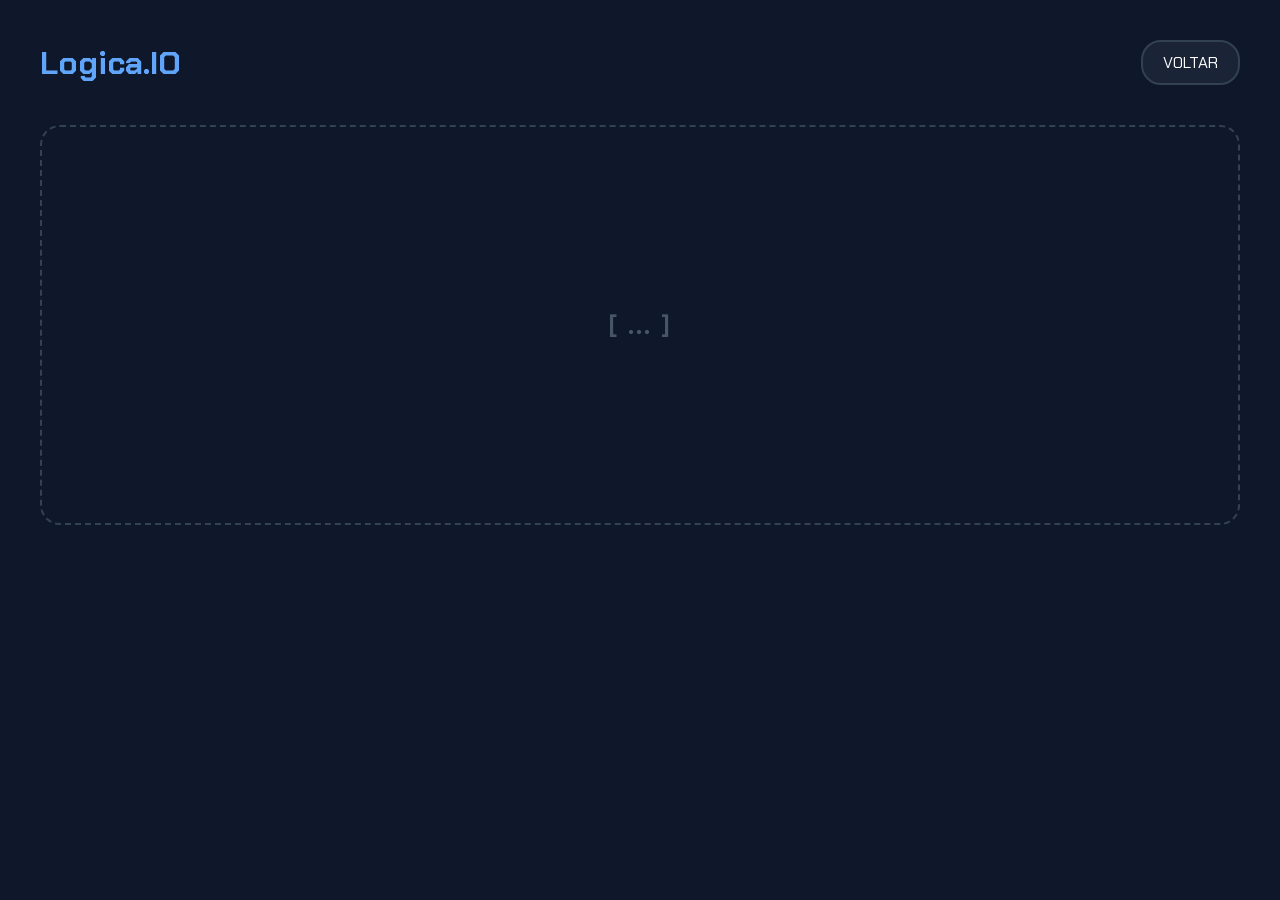
==== aprenderio/ovas/logica01/index.html @ 1f6a0251 "alteração das classes css" ====
<!DOCTYPE html>
<html lang="pt-BR">
<head>
    <meta charset="UTF-8">
    <title>LOGICA.IO</title>
    <link href="https://fonts.googleapis.com/css2?family=Chakra+Petch:wght@400;700&family=Russo+One&display=swap" rel="stylesheet">
    
    <link rel="stylesheet" href="../../css/style.css">
</head>
<body style="padding: 40px;">
    <header class="lg-header">
        <h1 class="lg-h1">Logica.IO</h1>
        
        <a href="../../../index.html" class="card lg-a">VOLTAR</a>
    </header>

    <main class="card-placeholder lg-main">
        [ ... ]
    </main>
</body>
</html>
---- aprenderio/css/style.css ----
:root {
    --bg-dark: #0f172a;
    --card-bg: rgba(30, 41, 59, 0.8);
    --accent-blue: #60a5fa;
    --accent-pink: #f472b6;
    --text-main: #f1f5f9;
}

* {
    margin: 0;
    padding: 0;
    box-sizing: border-box;
}

body {
    background-color: var(--bg-dark);
    color: var(--text-main);
    font-family: 'Chakra Petch', sans-serif;
    overflow: hidden; /* Impede scroll na tela inicial */
}

#canvas-container {
    position: fixed;
    top: 0;
    left: 0;
    z-index: -1;
}

.main-container {
    display: flex;
    flex-direction: column;
    align-items: center;
    justify-content: center;
    min-height: 100vh;
    padding: 20px;
}

.title-gradient {
    font-family: 'Russo One', sans-serif;
    font-size: clamp(3rem, 8vw, 6rem);
    background: linear-gradient(to right, #60a5fa, #a855f7, #f472b6);
    -webkit-background-clip: text;
    background-clip: text;
    color: transparent;
    letter-spacing: -2px;
}

.subtitle {
    letter-spacing: 5px;
    color: #94a3b8;
    margin-bottom: 50px;
    font-weight: bold;
}

.grid-cards {
    display: grid;
    grid-template-columns: repeat(auto-fit, minmax(300px, 1fr));
    gap: 30px;
    width: 100%;
    max-width: 900px;
}

.card {
    position: relative;
    height: 180px;
    background: var(--card-bg);
    border-radius: 20px;
    border: 2px solid #334155;
    overflow: hidden;
    cursor: pointer;
    transition: all 0.3s ease;
    backdrop-filter: blur(10px);
}

.card:hover {
    transform: translateY(-5px) scale(1.02);
    border-color: var(--accent-blue);
    box-shadow: 0 10px 30px rgba(96, 165, 250, 0.2);
}

.card-image {
    position: absolute;
    width: 100%;
    height: 100%;
    opacity: 0.4;
    transition: 0.5s;
    background-size: cover;
    background-position: center;
}

.logic-bg { background-image: url('../imgs/img-lg.jpg'); }
.gv-bg { background-image: url('../imgs/img-gv.jpg'); }

.card:hover .card-image { opacity: 0.2; transform: scale(1.1); }

.card-content {
    position: relative;
    padding: 25px;
    height: 100%;
    display: flex;
    flex-direction: column;
    justify-content: space-between;
}

.icon-box {
    align-self: flex-end;
    background: rgba(15, 23, 42, 0.6);
    padding: 10px;
    border-radius: 10px;
    font-size: 1.5rem;
}

.card-text h3 {
    font-family: 'Russo One', sans-serif;
    font-size: 1.5rem;
    margin-bottom: 5px;
}

.card-text p { color: #94a3b8; font-size: 0.9rem; }

.card-placeholder {
    grid-column: 1 / -1;
    border: 2px dashed #334155;
    border-radius: 20px;
    padding: 20px;
    text-align: center;
    color: #475569;
    font-weight: bold;
    letter-spacing: 2px;
}

.lg-header {
    display: flex;
    justify-content: space-between;
    align-items: center;
    margin-bottom: 40px;
}

.lg-h1 {
    font-family: 'Russo_One' sans-serif;
    color: var(--accent-blue);
}

.lg-a {
    height: auto;
    padding: 10px 20px;
    text-decoration: none;
    color: white;
}

.lg-main {
    height: 400px;
    display: flex;
    align-items: center;
    justify-content: center;
    font-size: 1.5rem;
}
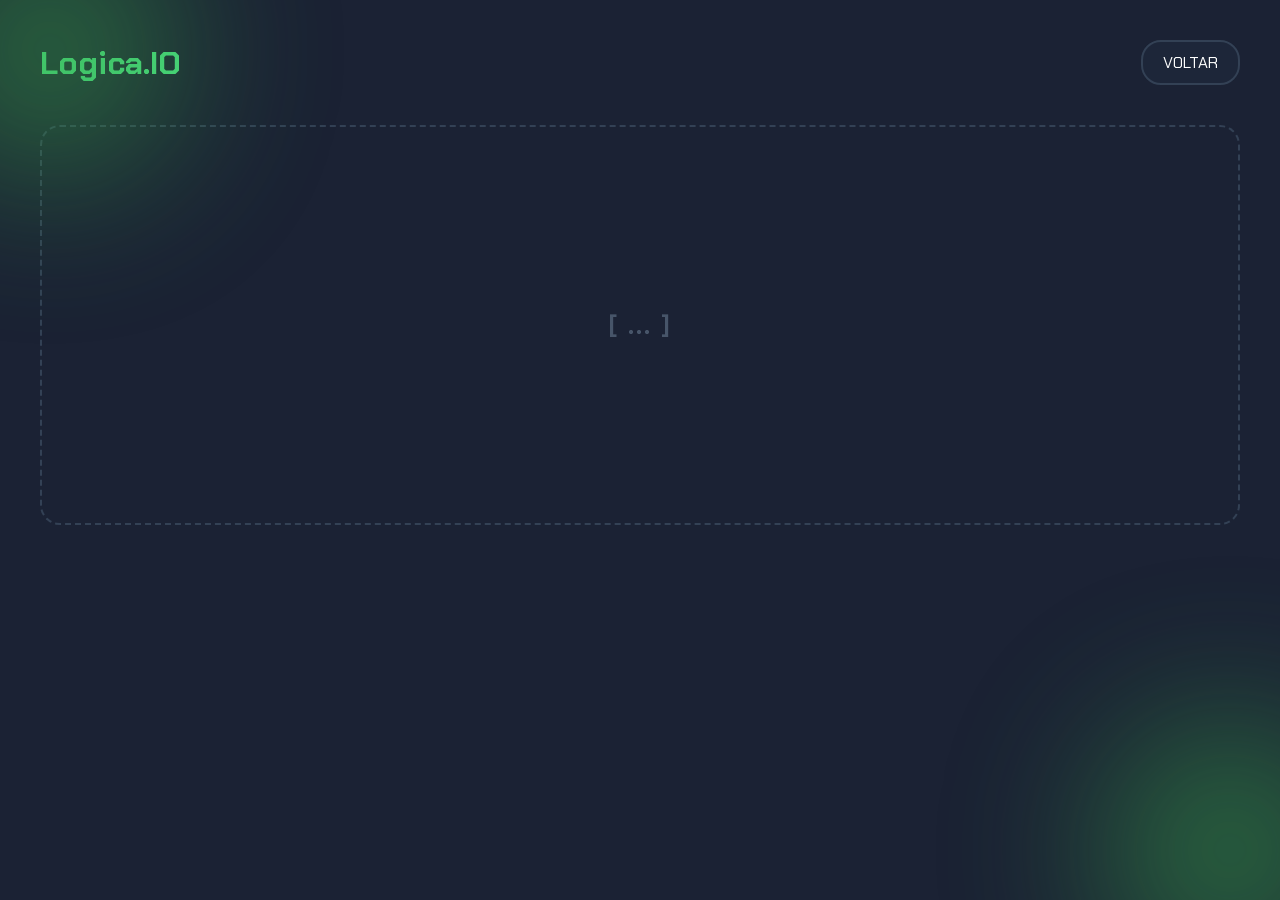
==== commit bc38e05b: "Adicionando logo IFG" ====
--- a/aprenderio/ovas/logica01/index.html
+++ b/aprenderio/ovas/logica01/index.html
@@ -8,14 +8,15 @@
     <link rel="stylesheet" href="../../css/style.css">
 </head>
 <body style="padding: 40px;">
+    
     <header class="lg-header">
         <h1 class="lg-h1">Logica.IO</h1>
         
         <a href="../../../index.html" class="card lg-a">VOLTAR</a>
     </header>
 
-    <main class="card-placeholder lg-main">
+    <div class="card-placeholder lg-main" id="lg-placeholder">
         [ ... ]
-    </main>
+    </div>
 </body>
 </html>
--- a/aprenderio/css/style.css
+++ b/aprenderio/css/style.css
@@ -4,6 +4,11 @@
     --accent-blue: #60a5fa;
     --accent-pink: #f472b6;
     --text-main: #f1f5f9;
+
+    --verde-claro: #4ADE80;
+    --verde-if: #36a048;
+    --esmeralda: #10B981;
+
 }
 
 * {
@@ -12,11 +17,37 @@
     box-sizing: border-box;
 }
 
+body::before,
+body::after {
+  content: "";
+  position: fixed;
+  width: 300px;
+  height: 300px;
+  border-radius: 50%;
+  filter: blur(80px);
+  z-index: 0; /* Fica atrás do conteúdo, mas acima do canvas */
+  opacity: 0.8;
+}
+
+/* canto superior esquerdo */
+body::before {
+  top: -100px;
+  left: -100px;
+  background: radial-gradient(circle, var(--verde-if), transparent);
+}
+
+/* canto inferior direito */
+body::after {
+  bottom: -100px;
+  right: -100px;
+  background: radial-gradient(circle, var(--verde-if), transparent);
+}
+
 body {
-    background-color: var(--bg-dark);
+    background-color: rgba(15, 23, 42, 0.95); /* semi-transparente para permitir iluminação */
     color: var(--text-main);
     font-family: 'Chakra Petch', sans-serif;
-    overflow: hidden; /* Impede scroll na tela inicial */
+    /* overflow: hidden; */  /* impede o scroll */
 }
 
 #canvas-container {
@@ -26,6 +57,48 @@
     z-index: -1;
 }
 
+/* .logo-section {
+
+} */
+
+.img-logo {
+  position: absolute;
+  top: 1.5rem;  /* top-6 (24px) */
+  left: 1.5rem; /* left-6 (24px) */
+  width: 5rem;  /* w-20 (80px) */
+  z-index: 50;                
+  object-fit: contain;        
+  
+  transition: transform 0.15s ease-in-out; 
+}
+
+.img-logo:hover {
+  transform: scale(1.05);
+}
+
+/* mínimo */
+@media (min-width: 768px) {
+  .img-logo {
+    top: 2rem;      /* md:top-8 (32px) */
+    left: 2rem;     /* md:left-8 (32px) */
+    width: 7rem;    /* md:w-28 (112px) */
+  }
+}
+
+/* máximo */
+@media (max-width: 767px) {
+  .img-logo {
+    top: 0.5rem;
+    left: 0.5rem;
+    width: 4rem;
+  }
+
+  body {
+    padding-top: 6rem;
+  }
+}
+
+
 .main-container {
     display: flex;
     flex-direction: column;
@@ -38,7 +111,7 @@
 .title-gradient {
     font-family: 'Russo One', sans-serif;
     font-size: clamp(3rem, 8vw, 6rem);
-    background: linear-gradient(to right, #60a5fa, #a855f7, #f472b6);
+    background: linear-gradient(to right, #4ADE80, #36a048, #10B981);
     -webkit-background-clip: text;
     background-clip: text;
     color: transparent;
@@ -74,8 +147,9 @@
 
 .card:hover {
     transform: translateY(-5px) scale(1.02);
-    border-color: var(--accent-blue);
-    box-shadow: 0 10px 30px rgba(96, 165, 250, 0.2);
+    border-color: var(--verde-claro);
+    box-shadow: 0 10px 30px #2F9E41;
+    color: var(--verde-claro);
 }
 
 .card-image {
@@ -138,7 +212,7 @@
 
 .lg-h1 {
     font-family: 'Russo_One' sans-serif;
-    color: var(--accent-blue);
+    color: var(--verde-claro);
 }
 
 .lg-a {
@@ -154,4 +228,4 @@
     align-items: center;
     justify-content: center;
     font-size: 1.5rem;
-}+}
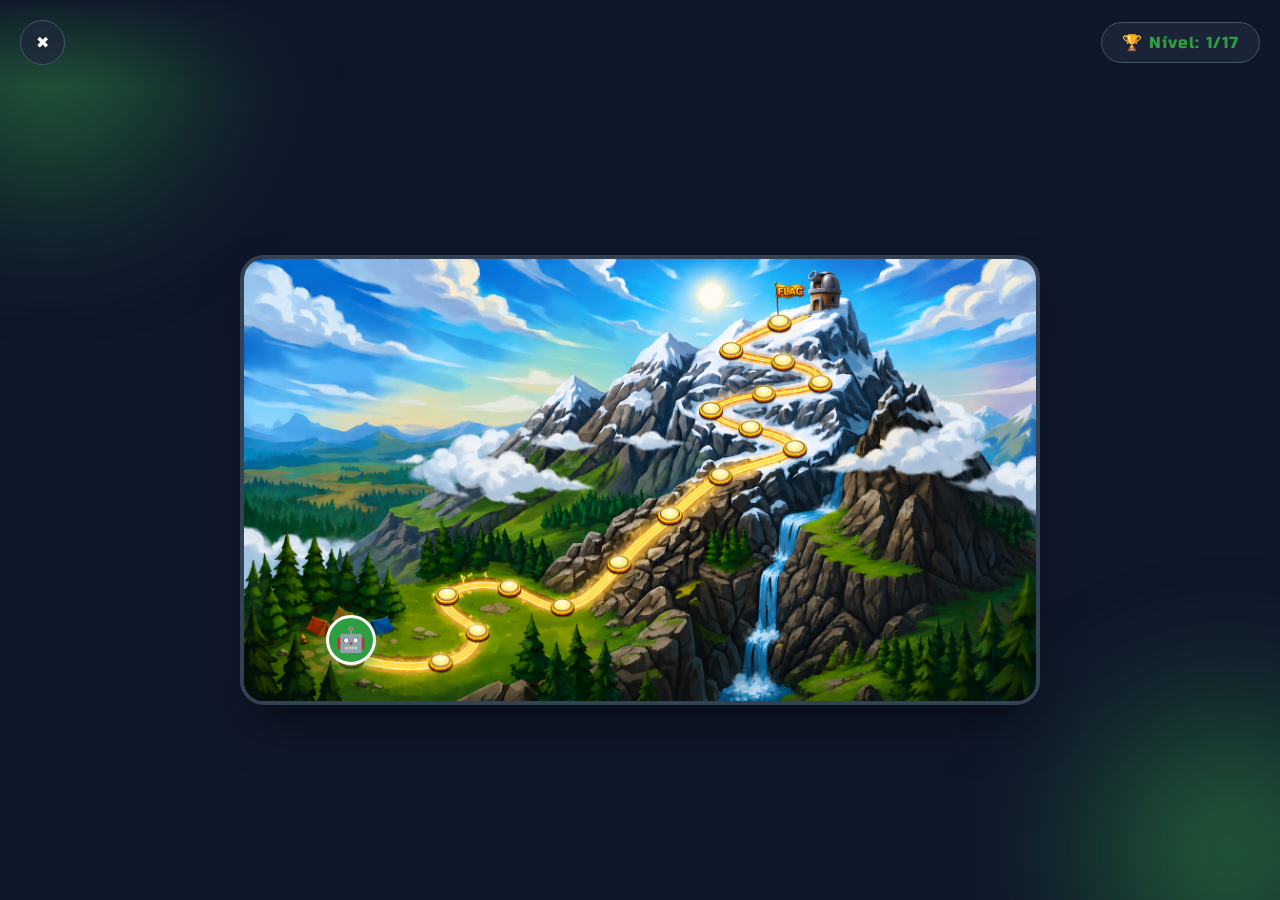
==== commit e1dc47b4: "Adicionando mini-game Adicionando o mini-game no módulo de lógica" ====
--- a/aprenderio/ovas/logica01/index.html
+++ b/aprenderio/ovas/logica01/index.html
@@ -2,21 +2,46 @@
 <html lang="pt-BR">
 <head>
     <meta charset="UTF-8">
-    <title>LOGICA.IO</title>
-    <link href="https://fonts.googleapis.com/css2?family=Chakra+Petch:wght@400;700&family=Russo+One&display=swap" rel="stylesheet">
-    
+    <meta name="viewport" content="width=device-width, initial-scale=1.0">
+    <title>Logic Quest - Mapa</title>
+    <link href="https://fonts.googleapis.com/css2?family=Chakra+Petch:wght@400;500;700&family=Russo+One&display=swap" rel="stylesheet">
     <link rel="stylesheet" href="../../css/style.css">
 </head>
-<body style="padding: 40px;">
+<body class="logic-body">
     
-    <header class="lg-header">
-        <h1 class="lg-h1">Logica.IO</h1>
-        
-        <a href="../../../index.html" class="card lg-a">VOLTAR</a>
+    <header class="logic-header">
+        <a href="../../../index.html" class="btn-icon">✖</a>
+        <div class="level-badge">🏆 Nível: <span id="level-text">1/16</span></div>
     </header>
 
-    <div class="card-placeholder lg-main" id="lg-placeholder">
-        [ ... ]
+    <main class="map-area">
+        <div class="map-container">
+            <img src="../../imgs/fundo_logic.io.png" alt="Mapa de Lógica" class="map-image">
+            
+            <div id="robot-marker" class="robot-marker">
+                <div class="robot-icon" id="robot-btn" title="Clique para o desafio!">
+                    🤖
+                    <div class="robot-ping"></div>
+                </div>
+            </div>
+        </div>
+    </main>
+
+    <div id="quiz-overlay" class="quiz-overlay" style="display: none;">
+        <div class="quiz-modal">
+            <div class="modal-glow"></div>
+            <div class="quiz-header">
+                <div class="quiz-title">
+                    <span class="icon-code">💻</span>
+                    <h3>DESAFIO</h3>
+                </div>
+                <button id="close-quiz" class="btn-close-modal">✖</button>
+            </div>
+            <p id="question-text" class="question-text"></p>
+            <div id="options-container" class="options-container"></div>
+        </div>
     </div>
+
+    <script src="../../js/logic.js"></script>
 </body>
 </html>
--- a/aprenderio/css/style.css
+++ b/aprenderio/css/style.css
@@ -25,7 +25,6 @@
   height: 300px;
   border-radius: 50%;
   filter: blur(80px);
-  z-index: 0; /* Fica atrás do conteúdo, mas acima do canvas */
   opacity: 0.8;
 }
 
@@ -34,6 +33,7 @@
   top: -100px;
   left: -100px;
   background: radial-gradient(circle, var(--verde-if), transparent);
+  z-index: 0;
 }
 
 /* canto inferior direito */
@@ -41,6 +41,7 @@
   bottom: -100px;
   right: -100px;
   background: radial-gradient(circle, var(--verde-if), transparent);
+  z-index: -1; /* fica atrás dos cards */
 }
 
 body {
@@ -229,3 +230,267 @@
     justify-content: center;
     font-size: 1.5rem;
 }
+
+/* =========================================
+   ESTILOS DA FASE DE LÓGICA (MAPA E QUIZ)
+   ========================================= */
+
+:root {
+    --ifg-green: #2F9E41;
+}
+
+.logic-body {
+    background-color: #0f172a;
+    display: flex;
+    flex-direction: column;
+    height: 100vh;
+    overflow: hidden;
+}
+
+/* Header Flutuante */
+.logic-header {
+    position: absolute;
+    top: 0; left: 0; right: 0;
+    z-index: 30;
+    padding: 20px;
+    display: flex;
+    justify-content: space-between;
+    align-items: center;
+    background: linear-gradient(to bottom, rgba(15, 23, 42, 0.9), transparent);
+    pointer-events: none; /* Para não bloquear cliques no mapa atrás dele */
+}
+
+.btn-icon, .level-badge { pointer-events: auto; }
+
+.btn-icon {
+    background: rgba(30, 41, 59, 0.8);
+    color: white;
+    width: 45px; height: 45px;
+    border-radius: 50%;
+    display: flex; justify-content: center; align-items: center;
+    text-decoration: none;
+    border: 1px solid #475569;
+    backdrop-filter: blur(5px);
+    transition: 0.3s;
+}
+
+.btn-icon:hover { background: rgba(51, 65, 85, 0.9); transform: scale(1.1); }
+
+.level-badge {
+    background: rgba(30, 41, 59, 0.8);
+    border: 1px solid #475569;
+    padding: 10px 20px;
+    border-radius: 50px;
+    font-family: 'Russo One', sans-serif;
+    color: var(--ifg-green);
+    backdrop-filter: blur(5px);
+    letter-spacing: 1px;
+}
+
+/* Área do Mapa */
+.map-area {
+    flex: 1;
+    display: flex;
+    align-items: center;
+    justify-content: center;
+    padding: 80px 20px 20px;
+    overflow: hidden;
+}
+
+.map-container {
+    position: relative;
+    width: auto;
+    height: auto;
+    max-width: 100%;
+    max-height: 100%;
+    aspect-ratio: 16/9;
+    min-width: 800px;
+    background-color: black;
+    border-radius: 1.5rem;
+    border: 4px solid #334155;
+    box-shadow: 0 25px 50px -12px rgba(0, 0, 0, 0.5);
+    overflow: hidden;
+}
+
+.map-image {
+    position: absolute;
+    top: 0; left: 0;
+    width: 100%; height: 100%;
+    object-fit: fill;
+    pointer-events: none;
+}
+
+/* O Robô */
+.robot-marker {
+    position: absolute;
+    transform: translate(-50%, -50%);
+    display: flex;
+    flex-direction: column;
+    align-items: center;
+    transition: all 0.8s cubic-bezier(0.34, 1.56, 0.64, 1);
+    z-index: 20;
+}
+
+.robot-icon {
+    width: 50px; height: 50px;
+    background-color: var(--ifg-green);
+    border-radius: 50%;
+    border: 3px solid white;
+    display: flex; justify-content: center; align-items: center;
+    font-size: 1.5rem;
+    position: relative;
+    box-shadow: 0 5px 15px rgba(47, 158, 65, 0.6);
+    cursor: pointer;
+    transition: transform 0.2s;
+}
+
+.robot-icon:hover {
+    transform: scale(1.1);
+}
+
+/* =========================================
+   MODAL DE QUIZ
+   ========================================= */
+
+.quiz-overlay {
+    position: fixed;
+    top: 0; left: 0; width: 100%; height: 100%;
+    background: rgba(15, 23, 42, 0.8);
+    backdrop-filter: blur(5px);
+    z-index: 100;
+    display: flex; justify-content: center; align-items: center;
+    padding: 20px;
+    overflow: scroll;
+    overflow-x: hidden;
+}
+
+.quiz-modal {
+    background-color: #1e293b;
+    border: 3px solid #475569;
+    padding: 40px;
+    border-radius: 1.5rem;
+    width: 100%; max-width: 600px;
+    position: relative;
+    overflow: hidden;
+    box-shadow: 0 0 40px rgba(0,0,0,0.5);
+    animation: modalPop 0.3s ease-out forwards;
+}
+
+@keyframes modalPop {
+    from { transform: scale(0.9) translateY(20px); opacity: 0; }
+    to { transform: scale(1) translateY(0); opacity: 1; }
+}
+
+.modal-glow {
+    position: absolute;
+    top: -50px; right: -50px;
+    width: 150px; height: 150px;
+    background-color: rgba(47, 158, 65, 0.2);
+    border-radius: 50%;
+    filter: blur(40px);
+}
+
+.quiz-header {
+    display: flex; justify-content: space-between; align-items: center;
+    margin-bottom: 30px;
+    position: relative; z-index: 10;
+}
+
+.quiz-title {
+    display: flex; align-items: center; gap: 15px;
+}
+
+.icon-code {
+    background: rgba(47, 158, 65, 0.2);
+    padding: 10px; border-radius: 10px;
+}
+
+.quiz-title h3 {
+    font-family: 'Russo One', sans-serif;
+    color: white; font-size: 1.5rem; letter-spacing: 1px;
+}
+
+.btn-close-modal {
+    background: rgba(51, 65, 85, 0.5);
+    color: #94a3b8; border: none;
+    width: 35px; height: 35px; border-radius: 50%;
+    cursor: pointer; transition: 0.2s;
+}
+
+.btn-close-modal:hover { background: #334155; color: white; }
+
+.question-text {
+    font-size: 1.2rem; color: #f1f5f9;
+    margin-bottom: 30px; line-height: 1.6;
+    position: relative; z-index: 10;
+}
+
+.options-container {
+    display: flex; flex-direction: column; gap: 15px;
+    position: relative; z-index: 10;
+}
+
+.quiz-option-btn {
+    background: rgba(51, 65, 85, 0.6);
+    border: 2px solid #475569;
+    padding: 15px; border-radius: 1rem;
+    color: #e2e8f0; font-family: 'Chakra Petch', sans-serif;
+    font-size: 1rem; text-align: left;
+    cursor: pointer; transition: all 0.3s ease;
+}
+
+.quiz-option-btn:hover {
+    background: #475569; border-color: #64748b;
+}
+
+.option-content {
+    display: flex; align-items: center; gap: 15px;
+}
+
+.option-letter {
+    background: #1e293b; color: #94a3b8;
+    width: 35px; height: 35px; border-radius: 50%;
+    display: flex; justify-content: center; align-items: center;
+    font-weight: bold; border: 1px solid #475569;
+    transition: 0.3s; flex-shrink: 0;
+}
+
+.quiz-option-btn:hover .option-letter {
+    background: #334155; color: white;
+}
+
+/* Status das Respostas (Adicionados via JS) */
+.quiz-option-btn.correct {
+    background: rgba(47, 158, 65, 0.2);
+    border-color: var(--ifg-green); color: white;
+    box-shadow: 0 0 15px rgba(47, 158, 65, 0.4);
+}
+
+.quiz-option-btn.correct .option-letter {
+    background: var(--ifg-green); color: white; border-color: var(--ifg-green);
+}
+
+.quiz-option-btn.wrong {
+    background: rgba(239, 68, 68, 0.2);
+    border-color: #ef4444; color: white;
+    box-shadow: 0 0 15px rgba(239, 68, 68, 0.4);
+}
+
+.quiz-option-btn.wrong .option-letter {
+    background: #ef4444; color: white; border-color: #ef4444;
+}
+
+.map-image {
+    position: absolute;
+    top: 0; left: 0;
+    width: 100%; height: 100%;
+    object-fit: fill; /* Garante que preencha os 16:9 do mapa */
+    pointer-events: none;
+}
+
+.robot-marker {
+    position: absolute;
+    transform: translate(-50%, -80%);
+    transition: all 0.8s cubic-bezier(0.34, 1.56, 0.64, 1);
+    z-index: 10;
+}
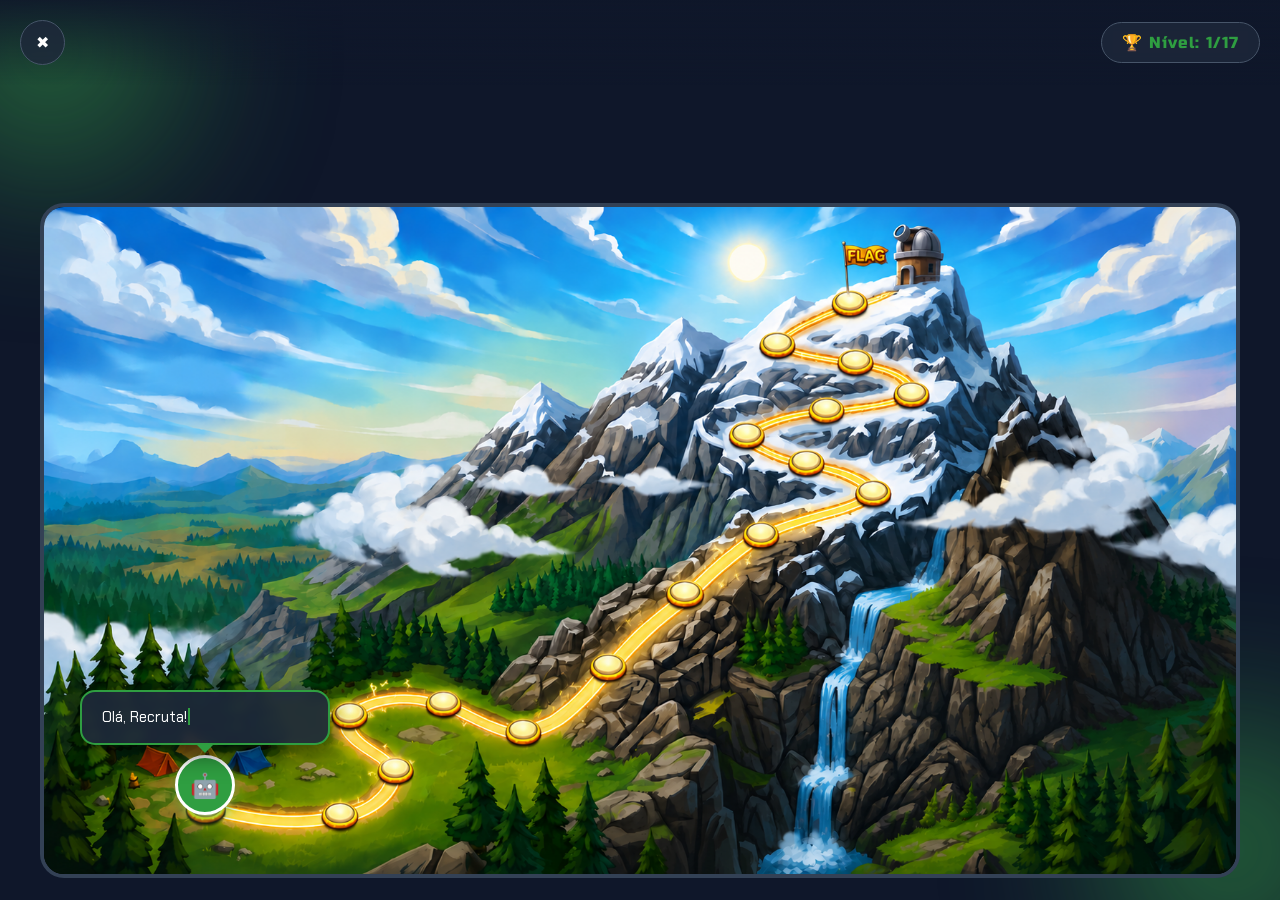
==== commit efb2005b: "Interação do robo" ====
--- a/aprenderio/ovas/logica01/index.html
+++ b/aprenderio/ovas/logica01/index.html
@@ -19,6 +19,11 @@
             <img src="../../imgs/fundo_logic.io.png" alt="Mapa de Lógica" class="map-image">
             
             <div id="robot-marker" class="robot-marker">
+                <div id="robot-speech" class="speech-bubble" style="opacity: 0;">
+                    <p id="speech-text"></p>
+                    <div class="bubble-arrow"></div>
+                </div>
+
                 <div class="robot-icon" id="robot-btn" title="Clique para o desafio!">
                     🤖
                     <div class="robot-ping"></div>
--- a/aprenderio/css/style.css
+++ b/aprenderio/css/style.css
@@ -291,33 +291,36 @@
 .map-area {
     flex: 1;
     display: flex;
-    align-items: center;
+    align-items: center; 
     justify-content: center;
-    padding: 80px 20px 20px;
-    overflow: hidden;
+    padding: 20px; /* Reduzi o padding para ganhar espaço */
+    padding-top: 140px;
+    margin-top: 60px; /* Espaço para o header fixo */
+    overflow: auto;
+    width: 100vw;
+    height: calc(100vh - 80px); /* Ocupa a altura total menos o header */
 }
 
 .map-container {
     position: relative;
-    width: auto;
-    height: auto;
-    max-width: 100%;
-    max-height: 100%;
-    aspect-ratio: 16/9;
-    min-width: 800px;
-    background-color: black;
+    width: 95vw; /* Ocupa 95% da largura da tela */
+    max-width: 1200px; 
+    
+    /* O SEGREDO: Mantém a proporção matemática */
+    aspect-ratio: 16 / 9; 
+    
+    margin: 0 auto;
+    background-color: #000;
+    overflow: auto;
+    border: 4px solid #334155;
     border-radius: 1.5rem;
-    border: 4px solid #334155;
-    box-shadow: 0 25px 50px -12px rgba(0, 0, 0, 0.5);
-    overflow: hidden;
 }
 
 .map-image {
-    position: absolute;
-    top: 0; left: 0;
-    width: 100%; height: 100%;
-    object-fit: fill;
-    pointer-events: none;
+    width: 100%;
+    height: 100%;
+    /* 'contain' garante que a imagem inteira apareça sem cortes e sem esticar */
+    object-fit: contain; 
 }
 
 /* O Robô */
@@ -332,20 +335,82 @@
 }
 
 .robot-icon {
-    width: 50px; height: 50px;
+    width: clamp(40px, 5vw, 60px); /* Tamanho responsivo */
+    height: clamp(40px, 5vw, 60px);
     background-color: var(--ifg-green);
     border-radius: 50%;
     border: 3px solid white;
     display: flex; justify-content: center; align-items: center;
     font-size: 1.5rem;
-    position: relative;
+    cursor: pointer;
     box-shadow: 0 5px 15px rgba(47, 158, 65, 0.6);
-    cursor: pointer;
-    transition: transform 0.2s;
 }
 
 .robot-icon:hover {
     transform: scale(1.1);
+}
+
+/* =========================================
+   ANIMAÇÃO DE FALA DO ROBÔ (INTRO)
+   ========================================= */
+
+.speech-bubble {
+    position: absolute;
+    bottom: 70px; /* Fica acima do robô */
+    left: 50%;
+    transform: translateX(-50%) scale(0); /* Centraliza e inicia invisível/pequeno */
+    background: rgba(30, 41, 59, 0.9); /* Fundo escuro semi-transparente */
+    border: 2px solid var(--ifg-green);
+    color: white;
+    padding: 15px 20px;
+    border-radius: 15px;
+    width: 250px;
+    box-shadow: 0 10px 25px rgba(0,0,0,0.5);
+    z-index: 30;
+    backdrop-filter: blur(5px);
+    
+    /* Prepara as transições de opacidade e transformação */
+    transition: opacity 0.5s ease, transform 0.5s cubic-bezier(0.175, 0.885, 0.32, 1.275);
+    pointer-events: none; /* Não bloqueia cliques atrás dele */
+}
+
+/* Classe CSS que o JS vai adicionar para fazer o balão aparecer */
+.speech-bubble.show {
+    opacity: 1 !important;
+    transform: translateX(-50%) scale(1); /* Volta ao tamanho normal */
+}
+
+/* Texto dentro do balão */
+#speech-text {
+    font-family: 'Chakra Petch', sans-serif;
+    font-size: 0.95rem;
+    line-height: 1.4;
+    margin: 0;
+}
+
+/* O cursor piscante do efeito de digitação */
+.typed-cursor {
+    opacity: 1;
+    animation: blink 0.7s infinite;
+    color: var(--ifg-green);
+    font-weight: bold;
+}
+
+@keyframes blink {
+    0%, 100% { opacity: 1; }
+    50% { opacity: 0; }
+}
+
+/* Setinha do balão apontando para baixo */
+.bubble-arrow {
+    position: absolute;
+    bottom: -10px;
+    left: 50%;
+    transform: translateX(-50%);
+    width: 0; height: 0;
+    border-left: 10px solid transparent;
+    border-right: 10px solid transparent;
+    border-top: 10px solid var(--ifg-green);
 }
 
 /* =========================================
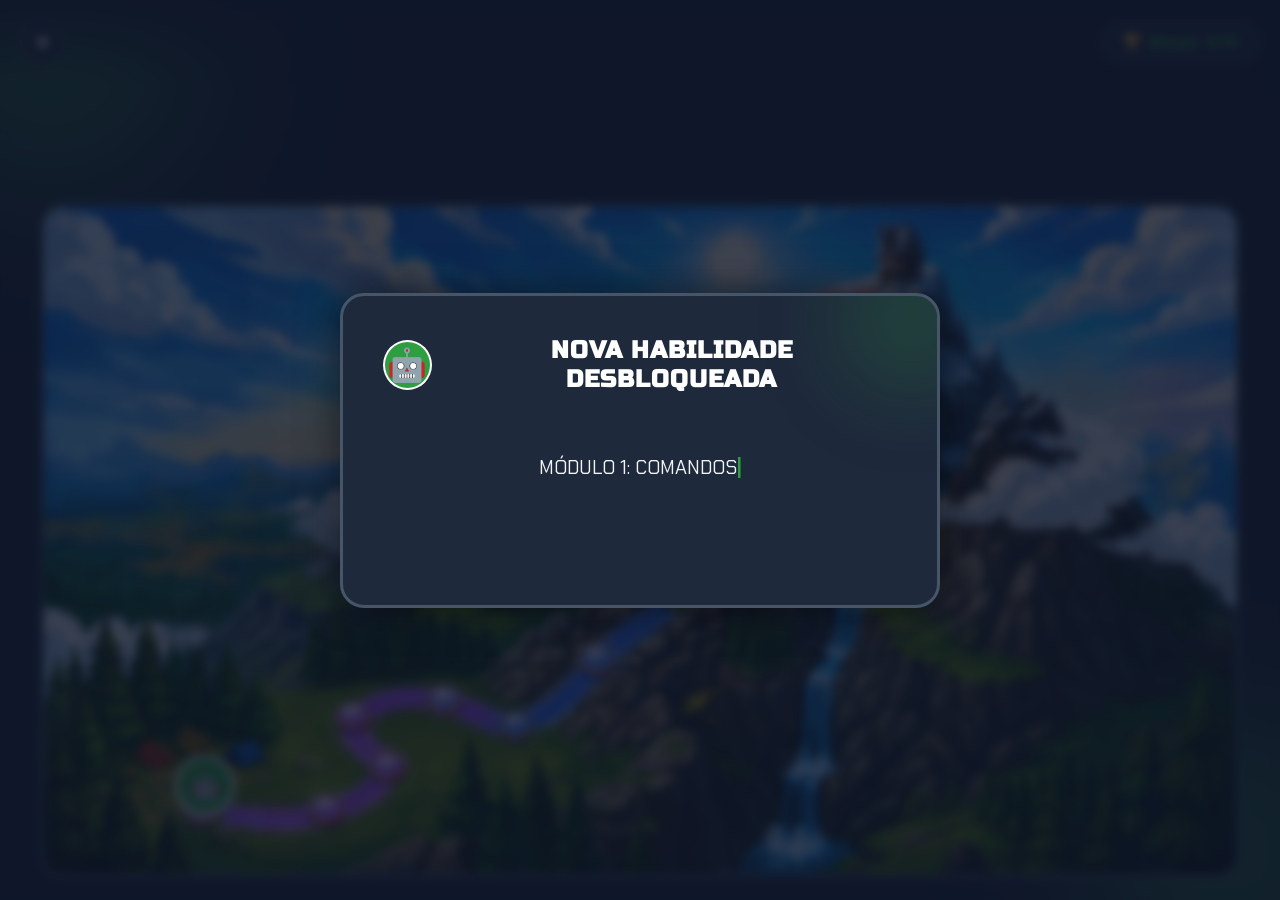
==== commit 59dd7ee0: "Update" ====
--- a/aprenderio/ovas/logica01/index.html
+++ b/aprenderio/ovas/logica01/index.html
@@ -1,14 +1,17 @@
 <!DOCTYPE html>
 <html lang="pt-BR">
+
 <head>
     <meta charset="UTF-8">
     <meta name="viewport" content="width=device-width, initial-scale=1.0">
     <title>Logic Quest - Mapa</title>
-    <link href="https://fonts.googleapis.com/css2?family=Chakra+Petch:wght@400;500;700&family=Russo+One&display=swap" rel="stylesheet">
+    <link href="https://fonts.googleapis.com/css2?family=Chakra+Petch:wght@400;500;700&family=Russo+One&display=swap"
+        rel="stylesheet">
     <link rel="stylesheet" href="../../css/style.css">
 </head>
+
 <body class="logic-body">
-    
+
     <header class="logic-header">
         <a href="../../../index.html" class="btn-icon">✖</a>
         <div class="level-badge">🏆 Nível: <span id="level-text">1/16</span></div>
@@ -16,8 +19,8 @@
 
     <main class="map-area">
         <div class="map-container">
-            <img src="../../imgs/fundo_logic.io.png" alt="Mapa de Lógica" class="map-image">
-            
+            <img src="../../imgs/fundo3.png" alt="Mapa de Lógica" class="map-image">
+
             <div id="robot-marker" class="robot-marker">
                 <div id="robot-speech" class="speech-bubble" style="opacity: 0;">
                     <p id="speech-text"></p>
@@ -31,6 +34,30 @@
             </div>
         </div>
     </main>
+
+    <div id="intro-overlay" class="quiz-overlay">
+        <div class="quiz-modal intro-modal">
+            <div class="modal-glow"></div>
+
+            <div class="quiz-header">
+                <div class="quiz-title">
+                    <div class="robot-icon-mini">🤖</div>
+                    <h3>SISTEMA INICIALIZADO</h3>
+                </div>
+            </div>
+
+            <div class="intro-content">
+                <p id="intro-text" class="question-text"></p>
+            </div>
+
+            <div class="intro-footer">
+                <button id="btn-start-game" class="btn-desafio"
+                    style="width: 100%; opacity: 0; transition: opacity 0.5s;">
+                    ESTOU PRONTO!
+                </button>
+            </div>
+        </div>
+    </div>
 
     <div id="quiz-overlay" class="quiz-overlay" style="display: none;">
         <div class="quiz-modal">
@@ -47,6 +74,8 @@
         </div>
     </div>
 
+    <script src="../../js/questions.js"></script>
     <script src="../../js/logic.js"></script>
 </body>
+
 </html>
--- a/aprenderio/css/style.css
+++ b/aprenderio/css/style.css
@@ -349,6 +349,42 @@
 .robot-icon:hover {
     transform: scale(1.1);
 }
+
+
+/* Estilos específicos para a Introdução */
+.intro-modal {
+    border-color: #2F9E41;
+    text-align: center;
+}
+
+.robot-icon-mini {
+    font-size: 2rem;
+    background: var(--ifg-green);
+    width: 50px; height: 50px;
+    border-radius: 50%;
+    display: flex; align-items: center; justify-content: center;
+    border: 2px solid white;
+}
+
+.intro-content {
+    min-height: 120px; /* Garante que o modal não mude de tamanho enquanto digita */
+    display: flex;
+    align-items: center;
+    justify-content: center;
+}
+
+/* Reutilizando a animação de piscar para o cursor */
+.typed-cursor {
+    color: var(--ifg-green);
+    font-weight: bold;
+    animation: blink 0.7s infinite;
+}
+
+@keyframes blink {
+    0%, 100% { opacity: 1; }
+    50% { opacity: 0; }
+}
+
 
 /* =========================================
    ANIMAÇÃO DE FALA DO ROBÔ (INTRO)
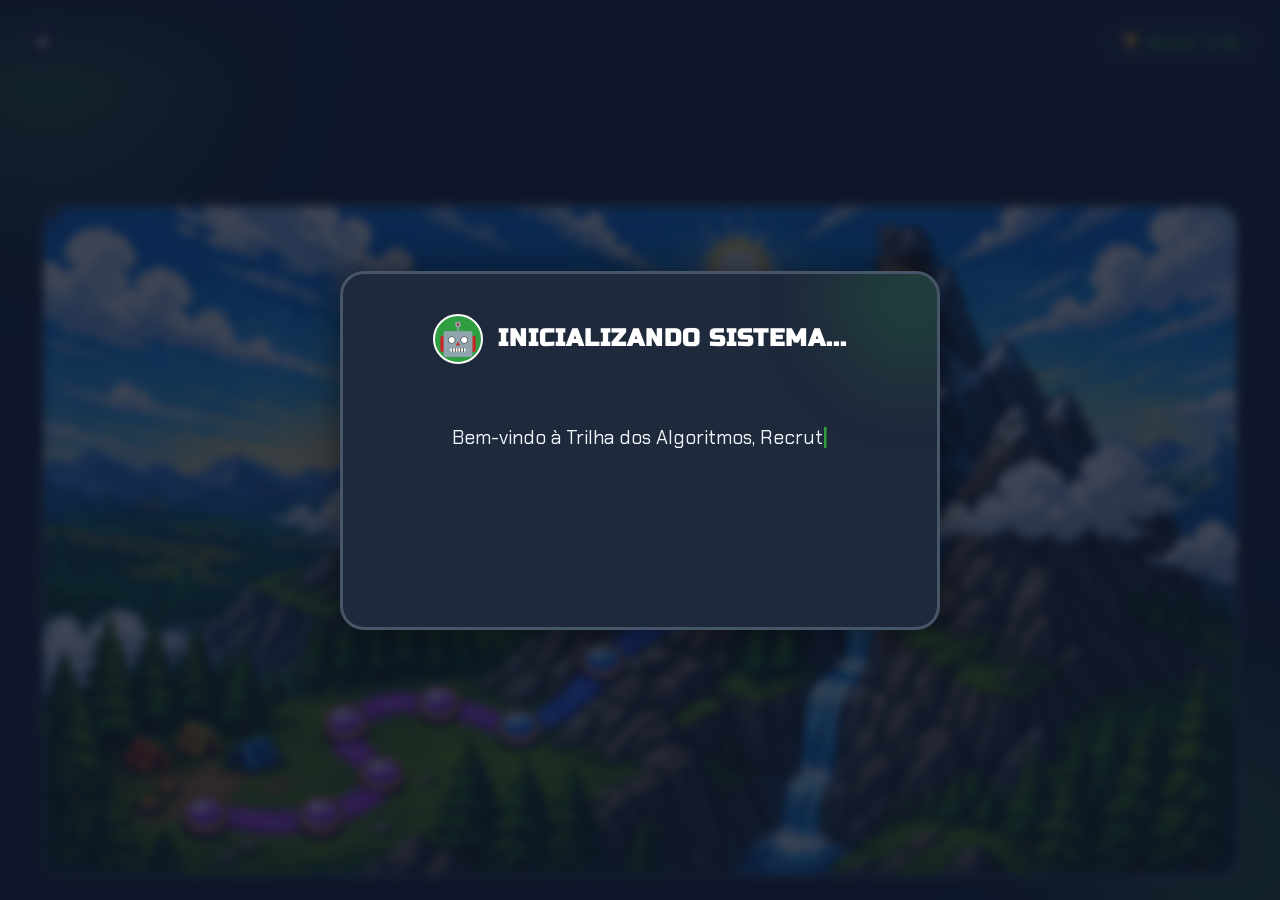
==== commit 464ba88a: "Adicionando sprites" ====
--- a/aprenderio/ovas/logica01/index.html
+++ b/aprenderio/ovas/logica01/index.html
@@ -19,7 +19,7 @@
 
     <main class="map-area">
         <div class="map-container">
-            <img src="../../imgs/fundo3.png" alt="Mapa de Lógica" class="map-image">
+            <img src="../../imgs/fundo4.png" alt="Mapa de Lógica" class="map-image">
 
             <div id="robot-marker" class="robot-marker">
                 <div id="robot-speech" class="speech-bubble" style="opacity: 0;">
@@ -28,7 +28,7 @@
                 </div>
 
                 <div class="robot-icon" id="robot-btn" title="Clique para o desafio!">
-                    🤖
+        
                     <div class="robot-ping"></div>
                 </div>
             </div>
@@ -38,21 +38,17 @@
     <div id="intro-overlay" class="quiz-overlay">
         <div class="quiz-modal intro-modal">
             <div class="modal-glow"></div>
-
-            <div class="quiz-header">
+            <div class="quiz-header" style="justify-content: center;">
                 <div class="quiz-title">
                     <div class="robot-icon-mini">🤖</div>
-                    <h3>SISTEMA INICIALIZADO</h3>
+                    <h3 id="intro-title">SISTEMA INICIALIZADO</h3>
                 </div>
             </div>
-
             <div class="intro-content">
                 <p id="intro-text" class="question-text"></p>
             </div>
-
             <div class="intro-footer">
-                <button id="btn-start-game" class="btn-desafio"
-                    style="width: 100%; opacity: 0; transition: opacity 0.5s;">
+                <button id="btn-start-game" class="btn-desafio" style="width: 100%; opacity: 0; transition: opacity 0.5s; margin-top: 20px; padding: 15px; font-size: 1.2rem; cursor: pointer; background: var(--ifg-green); color: white; border: none; border-radius: 10px; font-family: 'Russo One';">
                     ESTOU PRONTO!
                 </button>
             </div>
@@ -60,17 +56,32 @@
     </div>
 
     <div id="quiz-overlay" class="quiz-overlay" style="display: none;">
-        <div class="quiz-modal">
+        <div class="quiz-modal split-modal">
             <div class="modal-glow"></div>
-            <div class="quiz-header">
-                <div class="quiz-title">
-                    <span class="icon-code">💻</span>
-                    <h3>DESAFIO</h3>
+            
+            <div class="quiz-grid">
+                <div class="quiz-column-left">
+                    <div class="quiz-header">
+                        <div class="quiz-title">
+                            <span class="icon-code">💻</span>
+                            <h3>DESAFIO</h3>
+                        </div>
+                        <button id="close-quiz" class="btn-close-modal">✖</button>
+                    </div>
+                    <p id="question-text" class="question-text"></p>
+                    
+                    <div id="terminal-container" class="terminal-block" style="display: none;"></div>
+                    
+                    <div id="options-container" class="options-container"></div>
                 </div>
-                <button id="close-quiz" class="btn-close-modal">✖</button>
+
+                <div class="quiz-column-right">
+                    <div class="action-stage">
+                        <div id="action-robot" class="robot-sprite sprite-idle"></div>
+                        <p id="action-feedback" class="action-feedback">Aguardando comando...</p>
+                    </div>
+                </div>
             </div>
-            <p id="question-text" class="question-text"></p>
-            <div id="options-container" class="options-container"></div>
         </div>
     </div>
 
--- a/aprenderio/css/style.css
+++ b/aprenderio/css/style.css
@@ -383,6 +383,182 @@
 @keyframes blink {
     0%, 100% { opacity: 1; }
     50% { opacity: 0; }
+}
+
+
+/* =========================================
+   ESTILOS DO TERMINAL DE CÓDIGO
+   ========================================= */
+.terminal-block {
+    background-color: #000000;
+    color: #4ADE80;
+    font-family: 'Courier New', Courier, monospace;
+    padding: 15px;
+    border-radius: 8px;
+    border: 1px solid #334155;
+    margin-bottom: 20px;
+    white-space: pre-wrap; /* Mantém as quebras de linha (\n) do JS */
+    font-size: 1.1rem;
+    position: relative;
+    z-index: 10;
+    box-shadow: inset 0 0 10px rgba(74, 222, 128, 0.1);
+}
+
+/* =========================================
+   ESTILOS DA TELA DIVIDIDA (GAMIFICAÇÃO)
+   ========================================= */
+.split-modal {
+    max-width: 900px !important;
+    padding: 0 !important;
+}
+
+.quiz-grid {
+    display: grid;
+    grid-template-columns: 1fr; /* Mobile padrão */
+}
+
+@media (min-width: 768px) {
+    .quiz-grid {
+        grid-template-columns: 3fr 2fr; /* PC: Esquerda maior que direita */
+        min-height: 450px;
+    }
+}
+
+.quiz-column-left {
+    padding: 40px;
+    display: flex;
+    flex-direction: column;
+}
+
+.quiz-column-right {
+    background-color: rgba(15, 23, 42, 0.9);
+    border-left: 2px solid #334155;
+    padding: 40px;
+    display: flex;
+    flex-direction: column;
+    justify-content: center;
+    align-items: center;
+    position: relative;
+}
+
+
+
+/* =========================================
+   SISTEMA DE SPRITES DO ROBÔ (MAPA DA MONTANHA)
+   ========================================= */
+.robot-marker {
+    position: absolute;
+    transform: translate(-50%, -80%);
+    /* Movimentação lenta e suave para simular o robô caminhando */
+    transition: all 2.5s ease-in-out; 
+    z-index: 20;
+}
+
+.robot-icon {
+    width: 65px;
+    height: 65px;
+    cursor: pointer;
+    background-size: contain;
+    background-repeat: no-repeat;
+    background-position: center;
+    background-color: transparent !important; /* Remove fundo verde */
+    border: none !important; /* Remove bordas antigas */
+    box-shadow: none !important;
+    filter: drop-shadow(0 6px 10px rgba(0, 0, 0, 0.6));
+    transition: transform 0.2s;
+}
+
+.robot-icon:hover {
+    transform: scale(1.1);
+}
+
+/* Estado: Parado no Checkpoint */
+.robot-map-preview {
+    background-image: url('../imgs/robot-preview.png');
+}
+
+/* Estado: Avançando/Correndo entre Checkpoints */
+.robot-map-run {
+    background-image: url('../imgs/robot-run.gif');
+}
+
+/* =========================================
+   SISTEMA DE SPRITES DO ROBÔ (PALCO DO QUIZ)
+   ========================================= */
+.robot-sprite {
+    width: 150px;
+    height: 150px;
+    background-size: contain;
+    background-repeat: no-repeat;
+    background-position: center;
+    border: none !important; /* Remove círculos ou molduras artificiais */
+    border-radius: 0 !important;
+    transition: all 0.3s cubic-bezier(0.175, 0.885, 0.32, 1.275);
+    filter: drop-shadow(0 8px 12px rgba(0, 0, 0, 0.5));
+}
+
+/* Estado Inicial/Analisando dentro do Desafio */
+.sprite-idle { 
+    background-image: url('../imgs/robot-preview.png'); 
+}
+
+/* Estado de Sucesso: Acertou a questão (Executa o GIF Animado) */
+.sprite-success { 
+    background-image: url('../imgs/robot-idle.gif');
+    transform: scale(1.12);
+}
+
+/* Estado de Erro: Estático com filtro de alerta vermelho */
+.sprite-fail { 
+    background-image: url('../imgs/robot-preview.png');
+    filter: grayscale(100%) sepia(100%) hue-rotate(-50deg) saturate(600%) drop-shadow(0 0 15px #ef4444);
+    transform: scale(0.9) rotate(12deg);
+}
+
+
+
+/* =========================================
+   PREPARAÇÃO PARA SPRITES DO ROBÔ
+   ========================================= */
+.action-stage {
+    text-align: center;
+    display: flex;
+    flex-direction: column;
+    align-items: center;
+    gap: 20px;
+}
+
+/* Quando você tiver a imagem (spritesheet), basta trocar o background-image aqui.
+  Atualmente usa cores e emojis como placeholder.
+*/
+/* .robot-sprite {
+    width: 120px;
+    height: 120px;
+    background-size: cover;
+    background-position: center;
+    transition: all 0.3s cubic-bezier(0.175, 0.885, 0.32, 1.275);
+    border-radius: 50%;
+    display: flex;
+    justify-content: center;
+    align-items: center;
+    border: 4px solid #475569;
+}
+
+.sprite-idle { background-color: var(--ifg-green); }
+.sprite-idle::after { content: '🤖'; font-size: 4rem; }
+
+.sprite-success { background-color: #fbbf24; transform: scale(1.15) translateY(-10px); border-color: white;}
+.sprite-success::after { content: '🎉'; font-size: 4rem; }
+
+.sprite-fail { background-color: #ef4444; transform: scale(0.9) rotate(15deg); border-color: white;}
+.sprite-fail::after { content: '💥'; font-size: 4rem; }
+*/
+
+.action-feedback {
+    font-family: 'Russo One', sans-serif;
+    color: #94a3b8;
+    font-size: 1.2rem;
+    letter-spacing: 1px;
 }
 
 
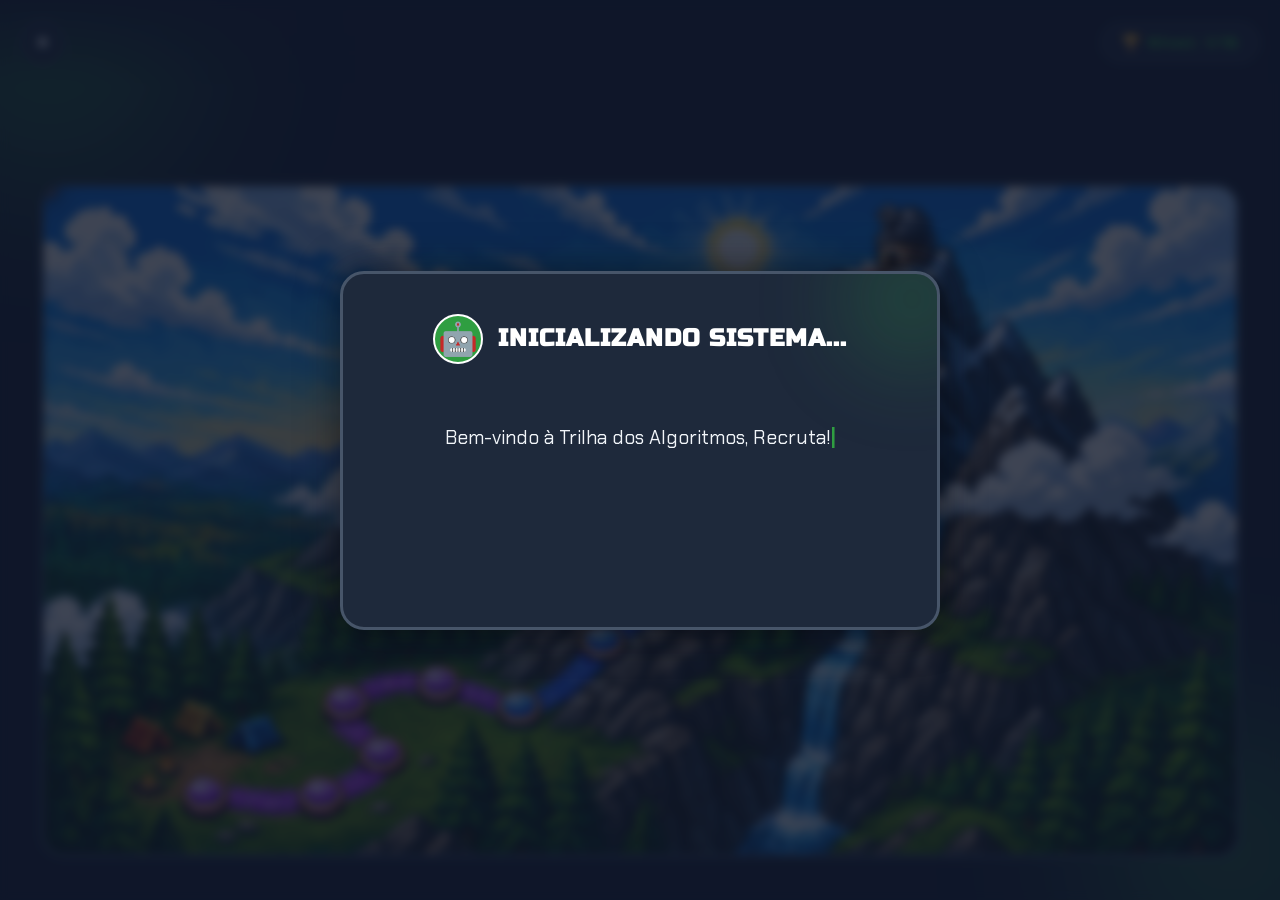
==== commit 92323bd8: "Adicionando tela de vitória" ====
--- a/aprenderio/ovas/logica01/index.html
+++ b/aprenderio/ovas/logica01/index.html
@@ -85,6 +85,32 @@
         </div>
     </div>
 
+    <div id="victory-overlay" class="quiz-overlay" style="display: none; z-index: 200;">
+        <div class="quiz-modal intro-modal" style="border-color: #fbbf24; box-shadow: 0 0 60px rgba(251, 191, 36, 0.4);">
+            <div class="modal-glow" style="background-color: rgba(251, 191, 36, 0.3);"></div>
+            
+            <div class="quiz-header" style="justify-content: center; margin-bottom: 10px;">
+                <h3 style="color: #fbbf24; font-size: 2.5rem; text-shadow: 0 0 15px rgba(251,191,36,0.6); font-family: 'Russo One', sans-serif;">
+                    🎉 MISSÃO CUMPRIDA! 🎉
+                </h3>
+            </div>
+            
+            <div class="victory-content" style="display: flex; flex-direction: column; align-items: center; gap: 20px;">
+                <div class="robot-victory-sprite"></div>
+                
+                <p class="question-text" style="font-size: 1.2rem; text-align: center; margin-bottom: 0;">
+                    Parabéns, Mestre da Lógica! Você escalou a montanha do conhecimento, compilou todos os desafios e o sistema está rodando 100% sem bugs graças a você!
+                </p>
+            </div>
+            
+            <div class="intro-footer">
+                <button onclick="location.reload()" class="btn-icon" style="width: 100%; border-radius: 10px; margin-top: 30px; padding: 15px; font-size: 1.2rem; font-family: 'Russo One'; background: #fbbf24; color: #0f172a; cursor: pointer; text-decoration: none;">
+                    JOGAR NOVAMENTE
+                </button>
+            </div>
+        </div>
+    </div>
+
     <script src="../../js/questions.js"></script>
     <script src="../../js/logic.js"></script>
 </body>
--- a/aprenderio/css/style.css
+++ b/aprenderio/css/style.css
@@ -294,7 +294,7 @@
     align-items: center; 
     justify-content: center;
     padding: 20px; /* Reduzi o padding para ganhar espaço */
-    padding-top: 140px;
+    padding-top: 100px;
     margin-top: 60px; /* Espaço para o header fixo */
     overflow: auto;
     width: 100vw;
@@ -771,3 +771,25 @@
     transition: all 0.8s cubic-bezier(0.34, 1.56, 0.64, 1);
     z-index: 10;
 }
+
+
+/* =========================================
+   TELA DE VITÓRIA FINAL
+   ========================================= */
+.robot-victory-sprite {
+    width: 200px;
+    height: 200px;
+    background-image: url('../imgs/robot-idle.gif');
+    background-size: contain;
+    background-repeat: no-repeat;
+    background-position: center;
+    /* Cria uma aura dourada ao redor do robô */
+    filter: drop-shadow(0 0 25px rgba(251, 191, 36, 0.8));
+    /* Animação de flutuação contínua */
+    animation: floatVictory 2s ease-in-out infinite;
+}
+
+@keyframes floatVictory {
+    0%, 100% { transform: translateY(0) scale(1); }
+    50% { transform: translateY(-15px) scale(1.05); }
+}
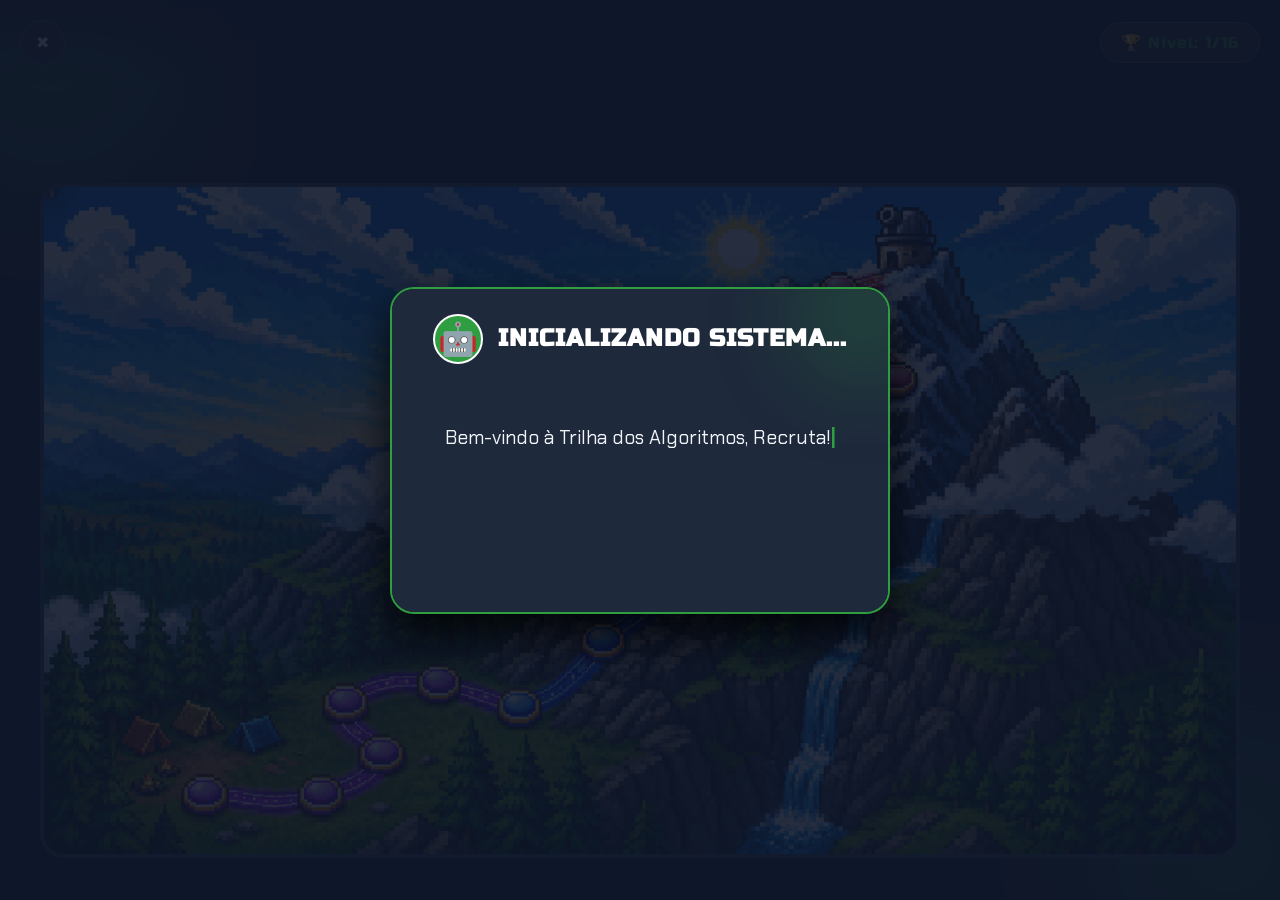
==== commit 2175a72b: "alteração no quiz modal" ====
--- a/aprenderio/ovas/logica01/index.html
+++ b/aprenderio/ovas/logica01/index.html
@@ -48,7 +48,7 @@
                 <p id="intro-text" class="question-text"></p>
             </div>
             <div class="intro-footer">
-                <button id="btn-start-game" class="btn-desafio" style="width: 100%; opacity: 0; transition: opacity 0.5s; margin-top: 20px; padding: 15px; font-size: 1.2rem; cursor: pointer; background: var(--ifg-green); color: white; border: none; border-radius: 10px; font-family: 'Russo One';">
+                <button id="btn-start-game" class="btn-desafio" disabled style="width: 100%; opacity: 0; transition: opacity 0.5s; margin-top: 20px; padding: 15px; font-size: 1.2rem; cursor: pointer; background: var(--ifg-green); color: white; border: none; border-radius: 10px; font-family: 'Russo One';">
                     ESTOU PRONTO!
                 </button>
             </div>
--- a/aprenderio/css/style.css
+++ b/aprenderio/css/style.css
@@ -629,28 +629,52 @@
    MODAL DE QUIZ
    ========================================= */
 
+/* O fundo escuro que fica por trás do modal */
 .quiz-overlay {
     position: fixed;
-    top: 0; left: 0; width: 100%; height: 100%;
-    background: rgba(15, 23, 42, 0.8);
-    backdrop-filter: blur(5px);
+    top: 0;
+    left: 0;
+    width: 100vw;
+    height: 100vh;
+    background-color: rgba(15, 23, 42, 0.9);
     z-index: 100;
-    display: flex; justify-content: center; align-items: center;
-    padding: 20px;
-    overflow: scroll;
-    overflow-x: hidden;
-}
-
+    
+    /* Centraliza o modal e dá uma margem segura nas bordas do celular */
+    display: flex;
+    justify-content: center;
+    align-items: center;
+    padding: 15px; 
+    box-sizing: border-box;
+}
+
+/* A caixa do quiz em si */
 .quiz-modal {
-    background-color: #1e293b;
-    border: 3px solid #475569;
-    padding: 40px;
+    background-color: #1E293B;
+    border: 2px solid var(--ifg-green);
     border-radius: 1.5rem;
-    width: 100%; max-width: 600px;
+    padding: 25px;
+    width: 100%;
+    max-width: 500px;
     position: relative;
-    overflow: hidden;
-    box-shadow: 0 0 40px rgba(0,0,0,0.5);
-    animation: modalPop 0.3s ease-out forwards;
+    box-shadow: 0 20px 40px rgba(0, 0, 0, 0.8);
+    
+    /* AS 3 LINHAS MÁGICAS PARA O CELULAR: */
+    max-height: 90vh; /* O modal nunca vai passar de 90% da altura da tela */
+    overflow-y: auto; /* Cria rolagem vertical apenas DENTRO do modal se precisar */
+    overscroll-behavior-y: contain; /* IMPEDE o celular de dar "Refresh" ao rolar aqui dentro */
+}
+
+/* Deixa o texto da pergunta um pouco menor no celular para caber melhor */
+@media (max-width: 600px) {
+    .question-text {
+        font-size: 1rem;
+        margin-bottom: 15px;
+    }
+    
+    .quiz-option-btn {
+        padding: 12px;
+        margin-bottom: 8px;
+    }
 }
 
 @keyframes modalPop {
